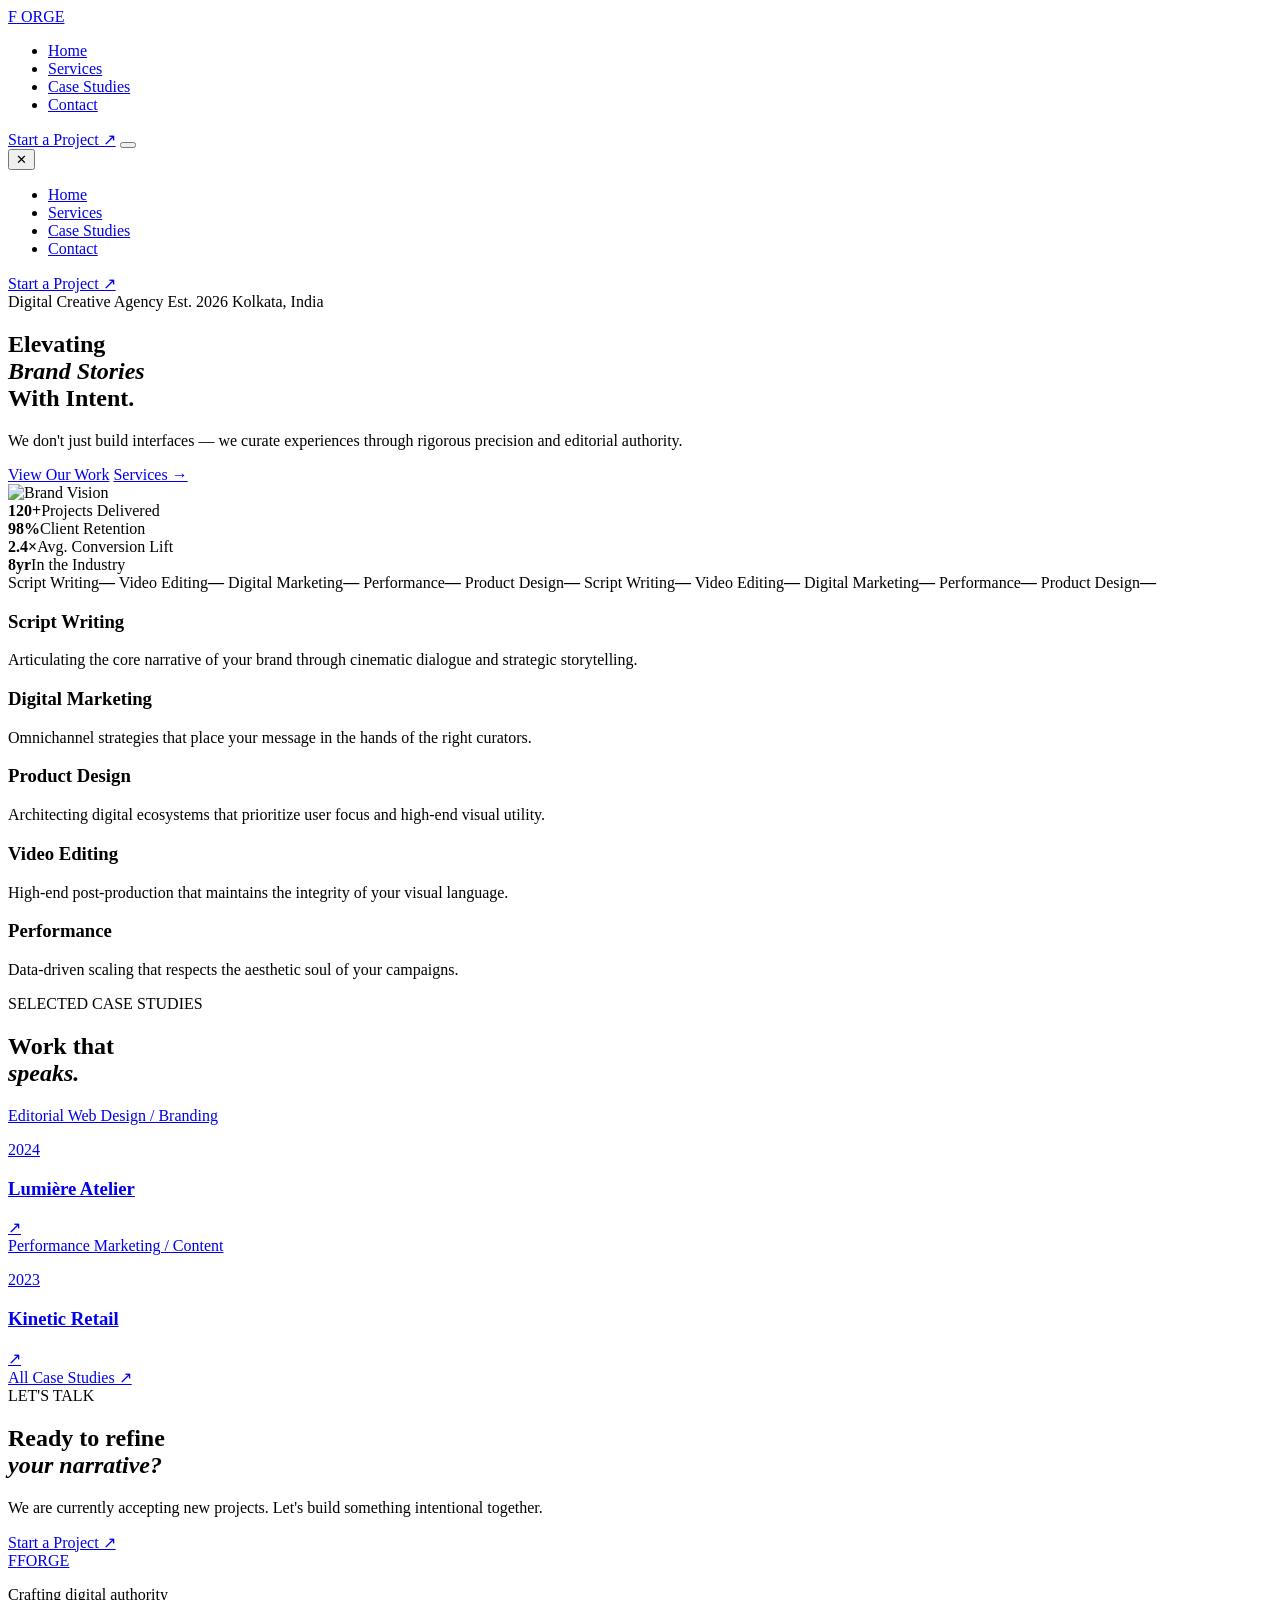
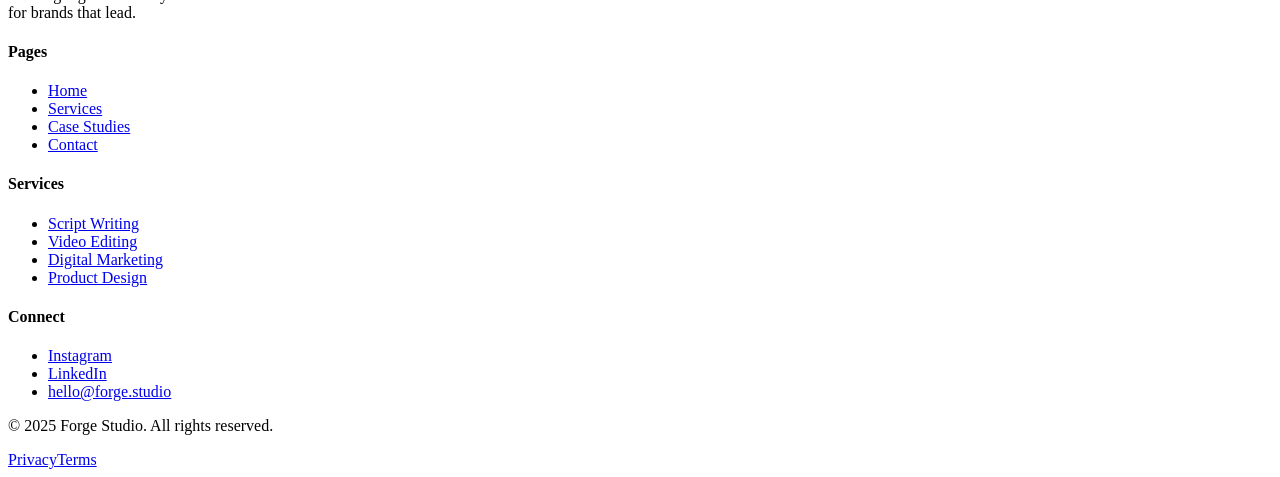
==== index.html @ ac516bef "Add files via upload" ====
<!DOCTYPE html>
<html lang="en">
<head>
  <meta charset="UTF-8" />
  <meta name="viewport" content="width=device-width, initial-scale=1.0" />
  <title>Forge Studio — Elevating Brand Stories</title>
  <link rel="preconnect" href="https://fonts.googleapis.com" />
  <link href="https://fonts.googleapis.com/css2?family=Space+Grotesk:wght@400;500;600;700&family=Lora:ital,wght@0,700;1,400;1,700&display=swap" rel="stylesheet" />
  <link rel="stylesheet" href="css/base.css" />
  <link rel="stylesheet" href="css/home.css" />
</head>
<body>

  <header class="nav" id="siteNav">
    <div class="nav-wrap">
      <a href="index.html" class="logo">
        <span class="logo-box">F</span>
        ORGE
      </a>
      <ul class="nav-menu" id="navMenu">
        <li><a href="index.html" class="nav-link is-active">Home</a></li>
        <li><a href="pages/services.html" class="nav-link">Services</a></li>
        <li><a href="pages/case-studies.html" class="nav-link">Case Studies</a></li>
        <li><a href="pages/contact.html" class="nav-link">Contact</a></li>
      </ul>
      <a href="pages/contact.html" class="nav-cta">Start a Project ↗</a>
      <button class="burger" id="burgerBtn" onclick="openMenu()" aria-label="Open menu">
        <span></span><span></span><span></span>
      </button>
    </div>

    <div class="mobile-panel" id="mobilePanel">
      <button class="mobile-close" onclick="closeMenu()">✕</button>
      <ul>
        <li><a href="index.html" onclick="closeMenu()">Home</a></li>
        <li><a href="pages/services.html" onclick="closeMenu()">Services</a></li>
        <li><a href="pages/case-studies.html" onclick="closeMenu()">Case Studies</a></li>
        <li><a href="pages/contact.html" onclick="closeMenu()">Contact</a></li>
      </ul>
      <a href="pages/contact.html" class="mobile-cta">Start a Project ↗</a>
    </div>
  </header>

  <section class="hero">
    <div class="hero-top-bar">
      <span>Digital Creative Agency</span>
      <span>Est. 2026</span>
      <span>Kolkata, India</span>
    </div>
    <div class="hero-body g-wrap">
      <div class="hero-headline-col">
        <h1 class="hero-title">
          Elevating<br/>
          <em>Brand Stories</em><br/>
          With&nbsp;Intent.
        </h1>
        <div class="hero-side-text">
          <p>We don't just build interfaces — we curate experiences through rigorous precision and editorial authority.</p>
          <div class="hero-actions">
            <a href="pages/case-studies.html" class="btn-fill">View Our Work</a>
            <a href="pages/services.html" class="btn-line">Services →</a>
          </div>
        </div>
      </div>
      <div class="hero-img-col">
        <div class="hero-img-stack">
          <div class="hero__img hero__img--main">
  <img src="images/hero-img.jpg" alt="Brand Vision">
          </div>
        </div>
      </div>
    </div>
    <div class="hero-stat-row">
      <div class="hero-stat"><strong>120+</strong><span>Projects Delivered</span></div>
      <div class="hero-stat-sep"></div>
      <div class="hero-stat"><strong>98%</strong><span>Client Retention</span></div>
      <div class="hero-stat-sep"></div>
      <div class="hero-stat"><strong>2.4×</strong><span>Avg. Conversion Lift</span></div>
      <div class="hero-stat-sep"></div>
      <div class="hero-stat"><strong>8yr</strong><span>In the Industry</span></div>
    </div>
  </section>

  <div class="marquee-strip">
    <div class="marquee-track">
      <span>Script Writing</span><b>—</b>
      <span>Video Editing</span><b>—</b>
      <span>Digital Marketing</span><b>—</b>
      <span>Performance</span><b>—</b>
      <span>Product Design</span><b>—</b>
      <span>Script Writing</span><b>—</b>
      <span>Video Editing</span><b>—</b>
      <span>Digital Marketing</span><b>—</b>
      <span>Performance</span><b>—</b>
      <span>Product Design</span><b>—</b>
    </div>
  </div>

  <div class="toolkit-grid">

  <div class="tk-card">
    <h3>Script Writing</h3>
    <p>Articulating the core narrative of your brand through cinematic dialogue and strategic storytelling.</p>
  </div>

  <div class="tk-card">
    <h3>Digital Marketing</h3>
    <p>Omnichannel strategies that place your message in the hands of the right curators.</p>
  </div>

  <div class="tk-card large">
    <h3>Product Design</h3>
    <p>Architecting digital ecosystems that prioritize user focus and high-end visual utility.</p>
  </div>

  <div class="tk-card">
    <h3>Video Editing</h3>
    <p>High-end post-production that maintains the integrity of your visual language.</p>
  </div>

  <div class="tk-card">
    <h3>Performance</h3>
    <p>Data-driven scaling that respects the aesthetic soul of your campaigns.</p>
  </div>

</div>

  <section class="selected-work pad-section bg-ink">
    <div class="g-wrap">
      <div class="section-label light">SELECTED CASE STUDIES</div>
      <h2 class="display-heading light">Work that<br/><em>speaks.</em></h2>
      <div class="work-grid">
        <a href="pages/case-studies.html" class="work-item work-item-large reveal">
          <div class="work-img swatch-amber">
            <span class="work-category">Editorial Web Design / Branding</span>
          </div>
          <div class="work-meta">
            <div>
              <p class="work-year">2024</p>
              <h3>Lumière Atelier</h3>
            </div>
            <span class="work-arrow">↗</span>
          </div>
        </a>
        <a href="pages/case-studies.html" class="work-item reveal">
          <div class="work-img swatch-clay">
            <span class="work-category">Performance Marketing / Content</span>
          </div>
          <div class="work-meta">
            <div>
              <p class="work-year">2023</p>
              <h3>Kinetic Retail</h3>
            </div>
            <span class="work-arrow">↗</span>
          </div>
        </a>
      </div>
      <div class="work-footer">
        <a href="pages/case-studies.html" class="btn-fill btn-fill-light">All Case Studies ↗</a>
      </div>
    </div>
  </section>

  <section class="home-cta">
    <div class="g-wrap home-cta-inner">
      <div class="home-cta-text">
        <div class="section-label">LET'S TALK</div>
        <h2 class="display-heading">Ready to refine<br/><em>your narrative?</em></h2>
      </div>
      <div class="home-cta-action">
        <p>We are currently accepting new projects. Let's build something intentional together.</p>
        <a href="pages/contact.html" class="btn-fill">Start a Project ↗</a>
      </div>
    </div>
  </section>

  <footer class="footer">
    <div class="g-wrap footer-inner">
      <div class="footer-brand">
        <a href="index.html" class="logo logo-light">
          <span class="logo-box logo-box-light">F</span>FORGE
        </a>
        <p>Crafting digital authority<br/>for brands that lead.</p>
      </div>
      <div class="footer-nav">
        <div class="footer-col">
          <h4>Pages</h4>
          <ul>
            <li><a href="index.html">Home</a></li>
            <li><a href="pages/services.html">Services</a></li>
            <li><a href="pages/case-studies.html">Case Studies</a></li>
            <li><a href="pages/contact.html">Contact</a></li>
          </ul>
        </div>
        <div class="footer-col">
          <h4>Services</h4>
          <ul>
            <li><a href="pages/services.html">Script Writing</a></li>
            <li><a href="pages/services.html">Video Editing</a></li>
            <li><a href="pages/services.html">Digital Marketing</a></li>
            <li><a href="pages/services.html">Product Design</a></li>
          </ul>
        </div>
        <div class="footer-col">
          <h4>Connect</h4>
          <ul>
            <li><a href="#">Instagram</a></li>
            <li><a href="#">LinkedIn</a></li>
            <li><a href="pages/contact.html">hello@forge.studio</a></li>
          </ul>
        </div>
      </div>
    </div>
    <div class="footer-bar g-wrap">
      <p>© 2025 Forge Studio. All rights reserved.</p>
      <div><a href="#">Privacy</a><a href="#">Terms</a></div>
    </div>
  </footer>

  <script src="js/app.js"></script>
</body>
</html>
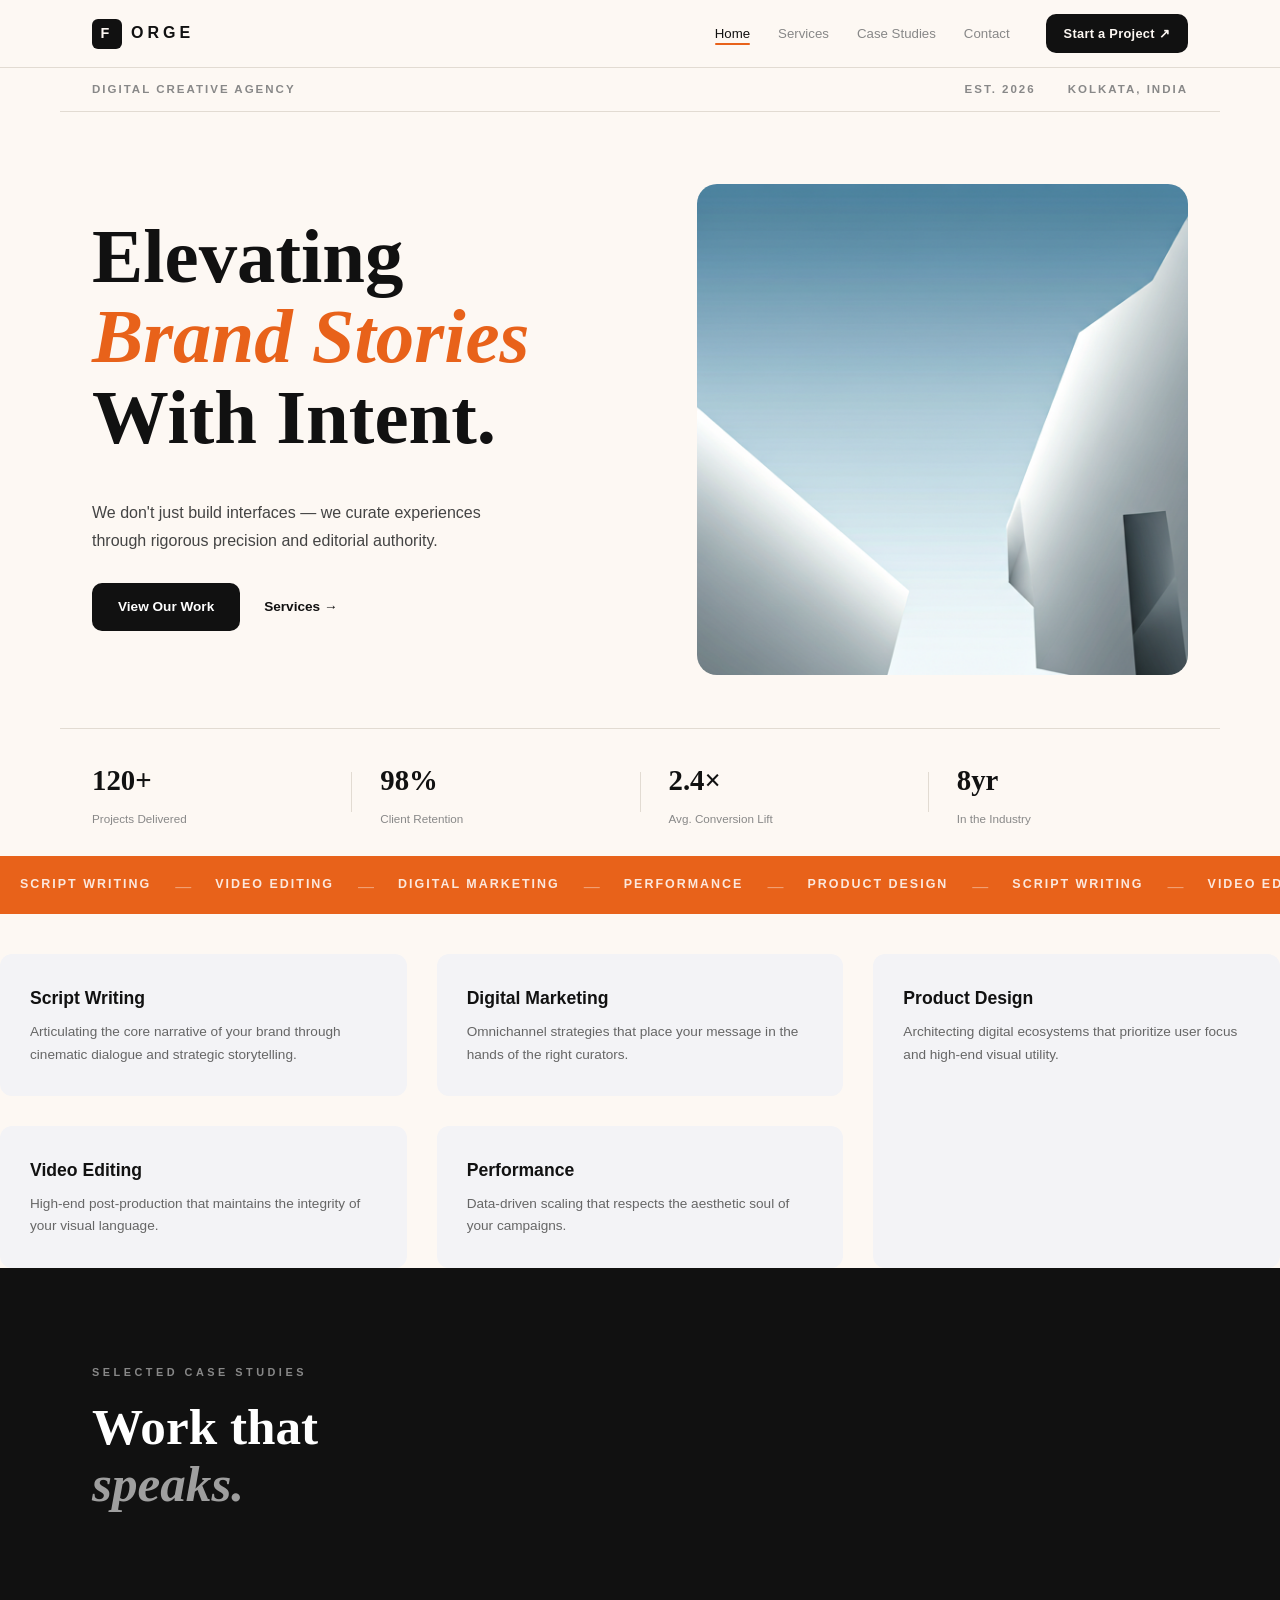
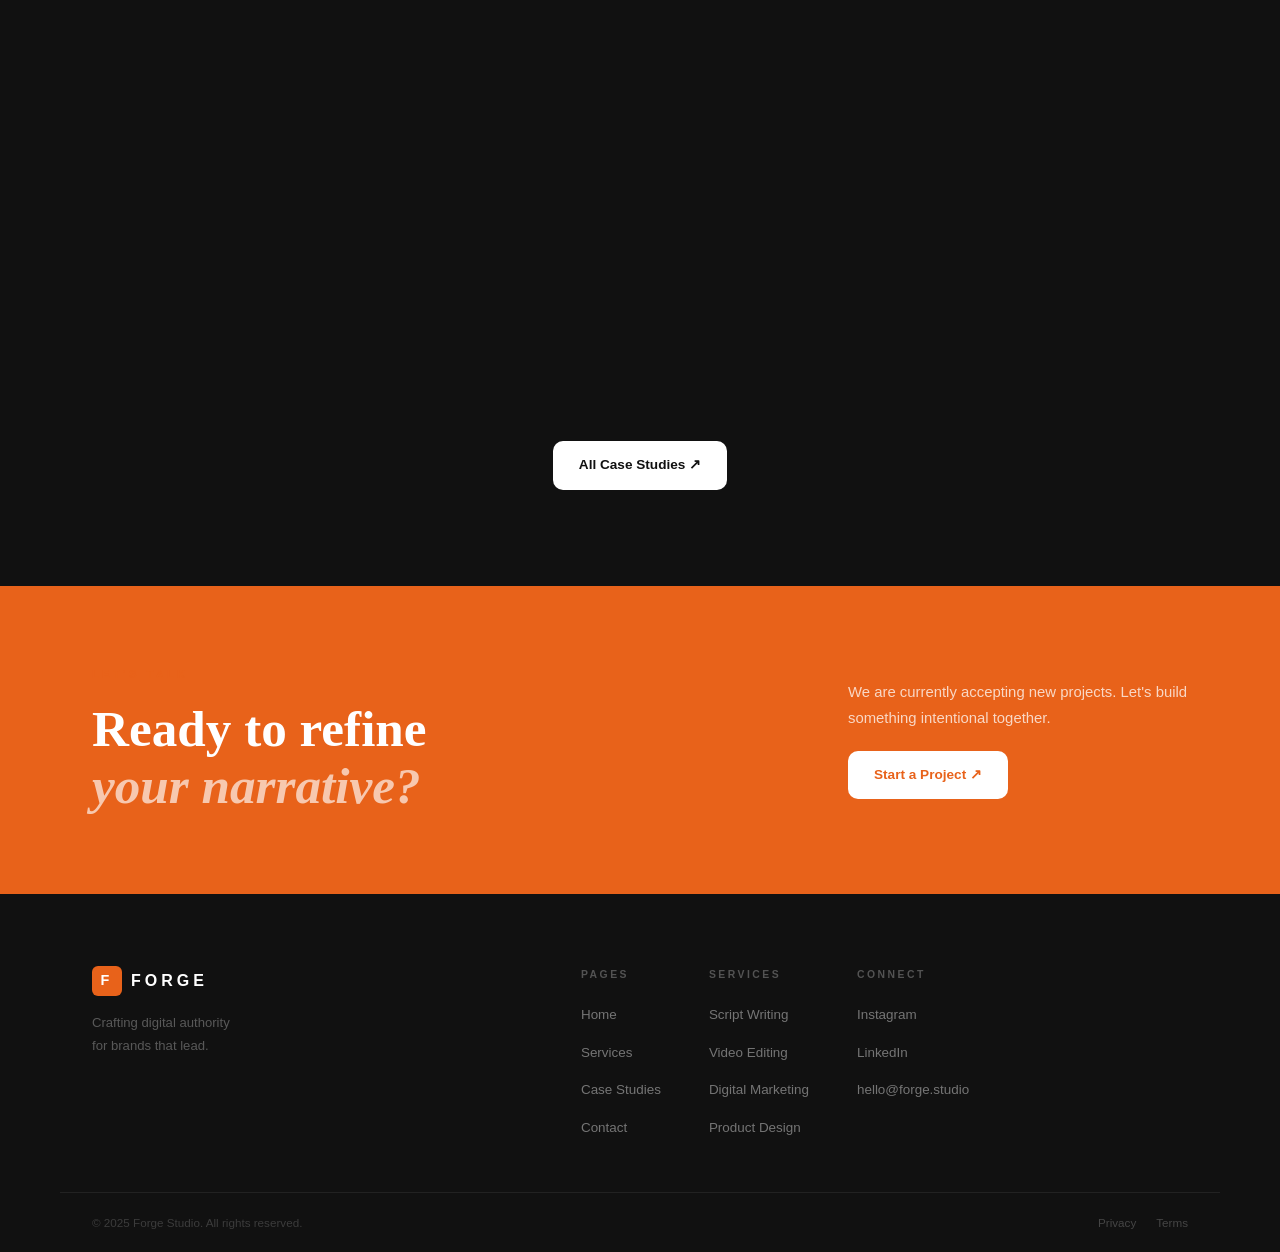
==== commit 8ceb2643: "Add files via upload" ====
--- a/index.html
+++ b/index.html
@@ -6,8 +6,8 @@
   <title>Forge Studio — Elevating Brand Stories</title>
   <link rel="preconnect" href="https://fonts.googleapis.com" />
   <link href="https://fonts.googleapis.com/css2?family=Space+Grotesk:wght@400;500;600;700&family=Lora:ital,wght@0,700;1,400;1,700&display=swap" rel="stylesheet" />
-  <link rel="stylesheet" href="css/base.css" />
-  <link rel="stylesheet" href="css/home.css" />
+  <link rel="stylesheet" href="/css/base.css" />
+  <link rel="stylesheet" href="/css/home.css" />
 </head>
 <body>
 
@@ -217,6 +217,6 @@
     </div>
   </footer>
 
-  <script src="js/app.js"></script>
+  <script src="/js/app.js"></script>
 </body>
 </html>
--- a/css/base.css
+++ b/css/base.css
@@ -0,0 +1,376 @@
+:root {
+  --cream:       #fdf8f3;
+  --cream-dark:  #f0e9df;
+  --ink:         #111111;
+  --ink-mid:     #444444;
+  --ink-soft:    #888888;
+  --amber:       #e8621a;
+  --amber-light: #fdf0e8;
+  --white:       #ffffff;
+  --border:      #e2dbd2;
+
+  --sw-ink:    #1c1c2e;
+  --sw-amber:  #c06020;
+  --sw-clay:   #7a4a3a;
+  --sw-forest: #2a4a3a;
+
+  --nav-h: 68px;
+  --r:     10px;
+  --r-lg:  18px;
+  --sh:    0 2px 20px rgba(0,0,0,0.06);
+  --sh-lg: 0 10px 48px rgba(0,0,0,0.12);
+
+  --sans:  'Space Grotesk', sans-serif;
+  --serif: 'Lora', Georgia, serif;
+  --ease:  cubic-bezier(0.22, 1, 0.36, 1);
+}
+
+*, *::before, *::after { box-sizing: border-box; margin: 0; padding: 0; }
+html { font-size: 16px; scroll-behavior: smooth; }
+body {
+  font-family: var(--sans);
+  background: var(--cream);
+  color: var(--ink);
+  line-height: 1.65;
+  overflow-x: hidden;
+}
+a    { text-decoration: none; color: inherit; }
+ul   { list-style: none; }
+img  { display: block; max-width: 100%; }
+button { font-family: inherit; cursor: pointer; background: none; border: none; }
+
+.g-wrap {
+  max-width: 1160px;
+  margin: 0 auto;
+  padding: 0 32px;
+}
+.pad-section  { padding: 96px 0; }
+.bg-ink       { background: var(--ink); }
+.bg-cream-dark{ background: var(--cream-dark); }
+
+.section-label {
+  font-size: 0.68rem;
+  font-weight: 700;
+  letter-spacing: 3.5px;
+  text-transform: uppercase;
+  color: var(--amber);
+  display: block;
+  margin-bottom: 16px;
+}
+.section-label.light { color: rgba(255,255,255,0.5); }
+
+.display-heading {
+  font-family: var(--serif);
+  font-size: clamp(2.2rem, 4vw, 3.4rem);
+  font-weight: 700;
+  line-height: 1.12;
+  color: var(--ink);
+}
+.display-heading em  { font-style: italic; color: var(--amber); }
+.display-heading.light { color: var(--white); }
+.display-heading.light em { color: rgba(255,255,255,0.6); }
+
+.btn-fill {
+  display: inline-flex;
+  align-items: center;
+  background: var(--ink);
+  color: var(--white);
+  font-family: var(--sans);
+  font-size: 0.85rem;
+  font-weight: 600;
+  padding: 13px 26px;
+  border-radius: var(--r);
+  transition: background 0.22s var(--ease), transform 0.22s var(--ease), box-shadow 0.22s;
+  border: none;
+  cursor: pointer;
+}
+.btn-fill:hover {
+  background: var(--amber);
+  transform: translateY(-2px);
+  box-shadow: 0 6px 20px rgba(232,98,26,0.3);
+}
+.btn-fill-light {
+  background: var(--white);
+  color: var(--ink);
+}
+.btn-fill-light:hover {
+  background: var(--amber-light);
+  color: var(--amber);
+  box-shadow: none;
+}
+.btn-line {
+  display: inline-flex;
+  align-items: center;
+  background: transparent;
+  color: var(--ink);
+  font-family: var(--sans);
+  font-size: 0.85rem;
+  font-weight: 600;
+  padding: 13px 0;
+  border: none;
+  cursor: pointer;
+  transition: color 0.2s;
+}
+.btn-line:hover { color: var(--amber); }
+
+.swatch-ink, .swatch-amber, .swatch-clay, .swatch-forest {
+  border-radius: var(--r-lg);
+  display: flex;
+  align-items: center;
+  justify-content: center;
+  font-size: 0.8rem;
+  font-weight: 500;
+  color: rgba(255,255,255,0.35);
+  overflow: hidden;
+  position: relative;
+}
+.swatch-ink    { background: var(--sw-ink); }
+.swatch-amber  { background: var(--sw-amber); }
+.swatch-clay   { background: var(--sw-clay); }
+.swatch-forest { background: var(--sw-forest); }
+
+.nav {
+  position: fixed;
+  top: 0; left: 0; right: 0;
+  height: var(--nav-h);
+  z-index: 999;
+  background: rgba(253,248,243,0.95);
+  backdrop-filter: blur(16px);
+  border-bottom: 1px solid var(--border);
+  transition: box-shadow 0.3s;
+}
+.nav.scrolled { box-shadow: var(--sh); }
+.nav-wrap {
+  max-width: 1160px;
+  margin: 0 auto;
+  padding: 0 32px;
+  height: 100%;
+  display: flex;
+  align-items: center;
+  gap: 28px;
+}
+
+.logo {
+  display: flex;
+  align-items: center;
+  gap: 9px;
+  font-family: var(--sans);
+  font-size: 1rem;
+  font-weight: 700;
+  letter-spacing: 4px;
+  color: var(--ink);
+  flex-shrink: 0;
+}
+.logo-box {
+  width: 30px; height: 30px;
+  background: var(--ink);
+  color: var(--cream);
+  display: flex;
+  align-items: center;
+  justify-content: center;
+  font-size: 0.9rem;
+  font-weight: 700;
+  border-radius: 6px;
+  flex-shrink: 0;
+}
+.logo-light { color: var(--white); }
+.logo-box-light { background: var(--amber); color: var(--white); }
+
+.nav-menu {
+  display: flex;
+  gap: 28px;
+  margin-left: auto;
+}
+.nav-link {
+  font-size: 0.83rem;
+  font-weight: 500;
+  color: var(--ink-soft);
+  transition: color 0.2s;
+  position: relative;
+}
+.nav-link::after {
+  content: '';
+  position: absolute;
+  bottom: -4px; left: 0;
+  width: 0; height: 2px;
+  background: var(--amber);
+  transition: width 0.25s var(--ease);
+  border-radius: 2px;
+}
+.nav-link:hover,
+.nav-link.is-active { color: var(--ink); }
+.nav-link:hover::after,
+.nav-link.is-active::after { width: 100%; }
+
+.nav-cta {
+  font-size: 0.8rem;
+  font-weight: 700;
+  color: var(--cream);
+  background: var(--ink);
+  padding: 9px 18px;
+  border-radius: var(--r);
+  white-space: nowrap;
+  letter-spacing: 0.3px;
+  transition: background 0.2s, transform 0.2s;
+  margin-left: 8px;
+}
+.nav-cta:hover { background: var(--amber); transform: translateY(-1px); }
+
+.burger {
+  display: none;
+  flex-direction: column;
+  gap: 5px;
+  padding: 5px;
+  margin-left: auto;
+}
+.burger span {
+  display: block;
+  width: 22px; height: 2px;
+  background: var(--ink);
+  border-radius: 2px;
+  transition: 0.2s;
+}
+
+.mobile-panel {
+  display: none;
+  position: fixed;
+  inset: 0;
+  background: var(--cream);
+  z-index: 998;
+  flex-direction: column;
+  padding: 40px 32px;
+  gap: 8px;
+}
+.mobile-panel.open { display: flex; }
+.mobile-close {
+  align-self: flex-end;
+  font-size: 1.4rem;
+  color: var(--ink-soft);
+  margin-bottom: 24px;
+}
+.mobile-panel ul { display: flex; flex-direction: column; gap: 4px; flex: 1; }
+.mobile-panel li a {
+  display: block;
+  font-family: var(--serif);
+  font-size: 1.8rem;
+  font-style: italic;
+  font-weight: 700;
+  color: var(--ink);
+  padding: 10px 0;
+  border-bottom: 1px solid var(--border);
+  transition: color 0.2s, padding-left 0.2s;
+}
+.mobile-panel li a:hover { color: var(--amber); padding-left: 8px; }
+.mobile-cta {
+  display: block;
+  text-align: center;
+  background: var(--ink);
+  color: var(--white);
+  font-weight: 700;
+  font-size: 0.9rem;
+  padding: 16px;
+  border-radius: var(--r);
+  margin-top: 24px;
+  transition: background 0.2s;
+}
+.mobile-cta:hover { background: var(--amber); }
+
+.page-banner {
+  padding: calc(var(--nav-h) + 80px) 0 72px;
+}
+.page-banner-title {
+  font-family: var(--serif);
+  font-size: clamp(2.4rem, 5vw, 4rem);
+  font-weight: 700;
+  line-height: 1.1;
+  color: var(--white);
+  margin-bottom: 20px;
+  max-width: 740px;
+}
+.page-banner-title em { font-style: italic; color: rgba(255,255,255,0.55); }
+.page-banner-sub {
+  font-size: 1rem;
+  color: rgba(255,255,255,0.55);
+  max-width: 580px;
+  line-height: 1.75;
+}
+.dark-title { color: var(--ink); }
+.dark-title em { color: var(--amber); }
+.dark-sub { color: var(--ink-mid); }
+
+.home-cta { background: var(--amber); padding: 80px 0; }
+.home-cta-inner {
+  display: flex;
+  align-items: center;
+  justify-content: space-between;
+  gap: 40px;
+  flex-wrap: wrap;
+}
+.home-cta .display-heading { color: var(--white); }
+.home-cta .display-heading em { color: rgba(255,255,255,0.65); font-style: italic; }
+.home-cta-action p {
+  font-size: 0.93rem;
+  color: rgba(255,255,255,0.75);
+  margin-bottom: 20px;
+  max-width: 340px;
+  line-height: 1.7;
+}
+.home-cta .btn-fill {
+  background: var(--white);
+  color: var(--amber);
+}
+.home-cta .btn-fill:hover {
+  background: var(--ink);
+  color: var(--white);
+  box-shadow: none;
+}
+.home-cta .btn-line { color: rgba(255,255,255,0.8); }
+.home-cta .btn-line:hover { color: var(--white); }
+
+.footer { background: var(--ink); padding-top: 72px; }
+.footer-inner {
+  display: grid;
+  grid-template-columns: 1.4fr 2fr;
+  gap: 64px;
+  padding-bottom: 52px;
+  border-bottom: 1px solid rgba(255,255,255,0.07);
+}
+.footer-brand p { font-size: 0.82rem; color: rgba(255,255,255,0.3); margin-top: 16px; line-height: 1.7; }
+.footer-nav { display: flex; gap: 48px; }
+.footer-col h4 { font-size: 0.65rem; font-weight: 700; letter-spacing: 2.5px; text-transform: uppercase; color: rgba(255,255,255,0.28); margin-bottom: 18px; }
+.footer-col ul { display: flex; flex-direction: column; gap: 11px; }
+.footer-col a { font-size: 0.84rem; color: rgba(255,255,255,0.42); transition: color 0.2s; }
+.footer-col a:hover { color: var(--white); }
+.footer-bar {
+  display: flex;
+  justify-content: space-between;
+  align-items: center;
+  padding: 20px 32px;
+}
+.footer-bar p { font-size: 0.73rem; color: rgba(255,255,255,0.18); }
+.footer-bar div { display: flex; gap: 20px; }
+.footer-bar a { font-size: 0.73rem; color: rgba(255,255,255,0.22); transition: color 0.2s; }
+.footer-bar a:hover { color: rgba(255,255,255,0.55); }
+
+.reveal {
+  opacity: 0;
+  transform: translateY(30px);
+  transition: opacity 0.6s var(--ease), transform 0.6s var(--ease);
+}
+.reveal.visible { opacity: 1; transform: translateY(0); }
+
+.hidden { display: none !important; }
+
+@media (max-width: 880px) {
+  .nav-menu, .nav-cta { display: none; }
+  .burger { display: flex; }
+  .footer-inner { grid-template-columns: 1fr; gap: 36px; }
+  .footer-nav { flex-wrap: wrap; gap: 32px; }
+}
+@media (max-width: 560px) {
+  .g-wrap { padding: 0 20px; }
+  .pad-section { padding: 64px 0; }
+  .home-cta { padding: 56px 0; }
+  .home-cta-inner { flex-direction: column; align-items: flex-start; gap: 24px; }
+  .footer-bar { padding: 20px; flex-direction: column; gap: 8px; text-align: center; }
+}
--- a/css/home.css
+++ b/css/home.css
@@ -0,0 +1,309 @@
+.hero {
+  padding-top: var(--nav-h);
+  background: var(--cream);
+}
+.hero-top-bar {
+  display: flex;
+  gap: 32px;
+  align-items: center;
+  padding: 12px 32px;
+  max-width: 1160px;
+  margin: 0 auto;
+  border-bottom: 1px solid var(--border);
+  font-size: 0.72rem;
+  font-weight: 600;
+  letter-spacing: 2px;
+  text-transform: uppercase;
+  color: var(--ink-soft);
+}
+.hero-top-bar span:first-child { margin-right: auto; }
+
+.hero-body {
+  display: grid;
+  grid-template-columns: 1.1fr 1fr;
+  gap: 64px;
+  align-items: center;
+  padding-top: 72px;
+  padding-bottom: 64px;
+}
+
+.hero-headline-col { display: flex; flex-direction: column; gap: 40px; }
+.hero-title {
+  font-family: var(--serif);
+  font-size: clamp(3rem, 6vw, 5.2rem);
+  font-weight: 700;
+  line-height: 1.05;
+  color: var(--ink);
+}
+.hero-title em { font-style: italic; color: var(--amber); }
+.hero-side-text p {
+  font-size: 1rem;
+  color: var(--ink-mid);
+  line-height: 1.75;
+  max-width: 420px;
+  margin-bottom: 28px;
+}
+.hero-actions { display: flex; align-items: center; gap: 24px; flex-wrap: wrap; }
+
+.hero-img-stack {
+  position: relative;
+  height: 480px;
+}
+.hero-img {
+  position: absolute;
+  border-radius: var(--r-lg);
+  display: flex;
+  align-items: flex-end;
+  padding: 16px;
+  font-size: 0.75rem;
+  font-weight: 500;
+  color: rgba(255,255,255,0.4);
+}
+.hero-img-a {
+  width: 72%;
+  height: 85%;
+  top: 0; right: 0;
+}
+.hero-img-b {
+  width: 46%;
+  height: 44%;
+  bottom: 0; left: 0;
+  z-index: 2;
+}
+.hero-img-c {
+  width: 34%;
+  height: 28%;
+  top: 40%; right: -5%;
+  z-index: 3;
+}
+
+.hero-stat-row {
+  display: flex;
+  align-items: center;
+  border-top: 1px solid var(--border);
+  max-width: 1160px;
+  margin: 0 auto;
+  padding: 0 32px;
+}
+.hero-stat {
+  flex: 1;
+  padding: 28px 0;
+  display: flex;
+  flex-direction: column;
+  gap: 4px;
+}
+.hero-stat strong {
+  font-family: var(--serif);
+  font-size: 1.8rem;
+  font-weight: 700;
+  color: var(--ink);
+}
+.hero-stat span { font-size: 0.73rem; color: var(--ink-soft); font-weight: 500; }
+.hero-stat-sep {
+  width: 1px;
+  height: 40px;
+  background: var(--border);
+  flex-shrink: 0;
+  margin: 0 28px;
+}
+
+.marquee-strip {
+  overflow: hidden;
+  background: var(--amber);
+  padding: 14px 0;
+}
+.marquee-track {
+  display: inline-flex;
+  white-space: nowrap;
+  animation: marqueeScroll 22s linear infinite;
+}
+.marquee-track span {
+  font-size: 0.78rem;
+  font-weight: 700;
+  letter-spacing: 2px;
+  text-transform: uppercase;
+  color: rgba(255,255,255,0.85);
+  padding: 0 20px;
+}
+.marquee-track b {
+  color: rgba(255,255,255,0.4);
+  font-weight: 400;
+  padding: 0 4px;
+}
+@keyframes marqueeScroll {
+  0%   { transform: translateX(0); }
+  100% { transform: translateX(-50%); }
+}
+
+.toolkit-head {
+  display: flex;
+  align-items: flex-start;
+  justify-content: space-between;
+  gap: 40px;
+  margin-bottom: 48px;
+  flex-wrap: wrap;
+}
+.toolkit-sub {
+  font-size: 0.95rem;
+  color: var(--ink-mid);
+  max-width: 380px;
+  line-height: 1.75;
+  padding-top: 8px;
+}
+
+.toolkit-list {
+  border-top: 2px solid var(--ink);
+}
+.tk-item {
+  display: flex;
+  align-items: center;
+  gap: 32px;
+  padding: 28px 0;
+  border-bottom: 1px solid var(--border);
+  cursor: default;
+  transition: background 0.2s;
+}
+.tk-item:hover { background: var(--amber-light); padding-left: 12px; border-radius: var(--r); }
+.tk-number {
+  font-family: var(--serif);
+  font-size: 1rem;
+  font-weight: 700;
+  color: var(--border);
+  width: 36px;
+  flex-shrink: 0;
+}
+.tk-body { flex: 1; }
+.tk-body h3 {
+  font-family: var(--serif);
+  font-size: 1.2rem;
+  font-weight: 700;
+  margin-bottom: 4px;
+}
+.tk-body p { font-size: 0.85rem; color: var(--ink-mid); line-height: 1.6; }
+.tk-arrow {
+  font-size: 1.1rem;
+  color: var(--border);
+  flex-shrink: 0;
+  transition: color 0.2s, transform 0.2s;
+}
+.tk-item:hover .tk-arrow { color: var(--amber); transform: translateX(4px); }
+
+.toolkit-footer { margin-top: 40px; }
+
+.selected-work { padding: 96px 0; }
+.selected-work .display-heading { margin-bottom: 48px; }
+
+.work-grid {
+  display: grid;
+  grid-template-columns: 1.6fr 1fr;
+  gap: 20px;
+}
+.work-item {
+  border-radius: var(--r-lg);
+  overflow: hidden;
+  background: rgba(255,255,255,0.05);
+  border: 1px solid rgba(255,255,255,0.08);
+  display: flex;
+  flex-direction: column;
+  transition: transform 0.25s var(--ease), box-shadow 0.25s;
+  cursor: pointer;
+}
+.work-item:hover { transform: translateY(-5px); box-shadow: 0 20px 60px rgba(0,0,0,0.35); }
+.work-img {
+  height: 260px;
+  display: flex;
+  align-items: flex-start;
+  padding: 18px;
+  position: relative;
+}
+.work-item-large .work-img { height: 340px; }
+.work-category {
+  font-size: 0.68rem;
+  font-weight: 700;
+  letter-spacing: 1px;
+  text-transform: uppercase;
+  color: rgba(255,255,255,0.7);
+  background: rgba(0,0,0,0.3);
+  backdrop-filter: blur(6px);
+  padding: 5px 12px;
+  border-radius: 20px;
+}
+.work-meta {
+  display: flex;
+  align-items: center;
+  justify-content: space-between;
+  padding: 20px 22px 24px;
+}
+.work-year { font-size: 0.72rem; color: rgba(255,255,255,0.3); margin-bottom: 4px; }
+.work-meta h3 { font-family: var(--serif); font-size: 1.2rem; font-weight: 700; color: var(--white); }
+.work-arrow { font-size: 1.3rem; color: rgba(255,255,255,0.3); transition: color 0.2s; }
+.work-item:hover .work-arrow { color: var(--amber); }
+
+.work-footer { margin-top: 40px; text-align: center; }
+
+@media (max-width: 960px) {
+  .hero-body { grid-template-columns: 1fr; gap: 40px; padding-top: 48px; }
+  .hero-img-stack { height: 320px; }
+  .work-grid { grid-template-columns: 1fr; }
+  .toolkit-head { flex-direction: column; gap: 16px; }
+}
+@media (max-width: 640px) {
+  .hero-top-bar { display: none; }
+  .hero-img-stack { display: none; }
+  .hero-title { font-size: 2.8rem; }
+  .hero-stat-row { flex-wrap: wrap; gap: 0; padding: 0 20px; }
+  .hero-stat { min-width: 40%; padding: 20px 0; }
+  .hero-stat-sep { display: none; }
+}
+
+.hero__img img {
+  width: 100%;
+  height: 100%;
+  object-fit: cover;
+  border-radius: 20px;
+}
+
+.toolkit-grid {
+  display: grid;
+  grid-template-columns: repeat(3, 1fr);
+  gap: 30px;
+  margin-top: 40px;
+}
+
+.tk-card {
+  background: #f3f3f6;
+  padding: 30px;
+  border-radius: 12px;
+  min-height: 140px;
+  transition: 0.3s ease;
+}
+
+.tk-card:hover {
+  transform: translateY(-5px);
+}
+
+.tk-card h3 {
+  font-size: 1.1rem;
+  margin-bottom: 8px;
+}
+
+.tk-card p {
+  font-size: 0.85rem;
+  color: #666;
+}
+
+.tk-card.large {
+  grid-row: span 2;
+}
+
+@media (max-width: 900px) {
+  .toolkit-grid {
+    grid-template-columns: repeat(2, 1fr);
+  }
+}
+
+@media (max-width: 500px) {
+  .toolkit-grid {
+    grid-template-columns: 1fr;
+  }
+}
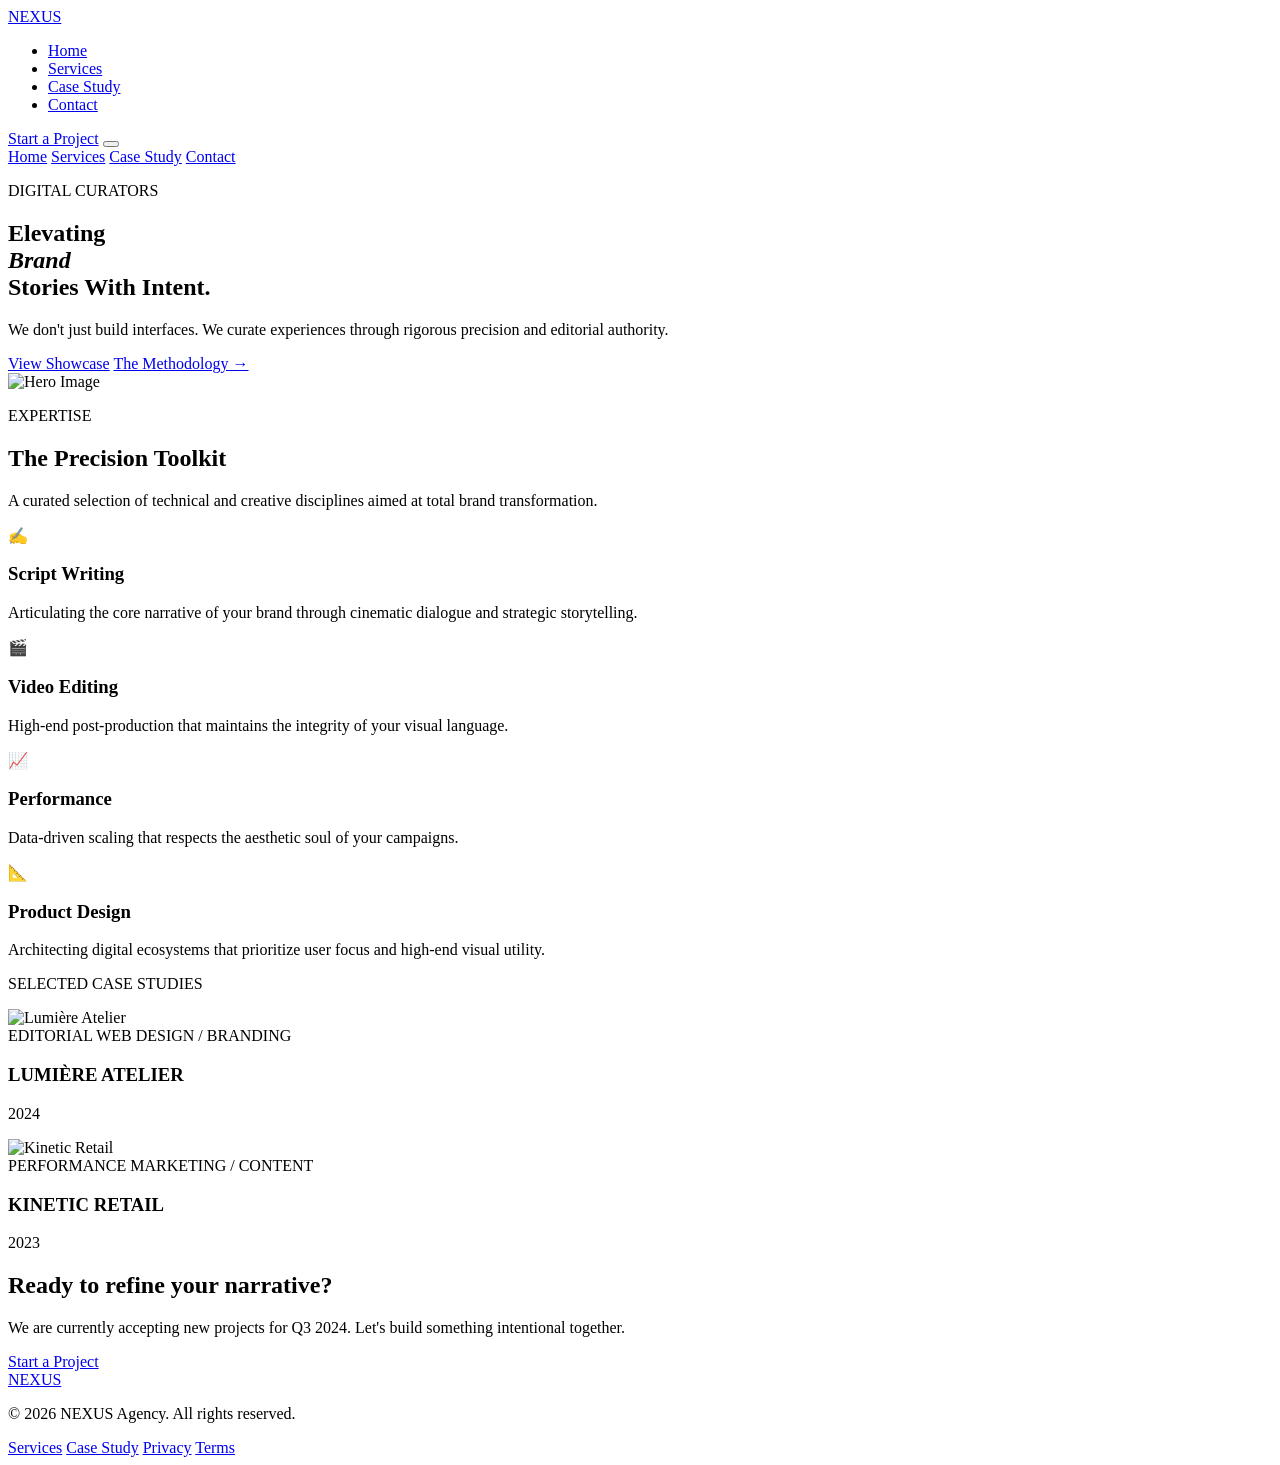
==== commit 2f3cafac: "Add files via upload" ====
--- a/index.html
+++ b/index.html
@@ -1,222 +1,150 @@
 <!DOCTYPE html>
 <html lang="en">
 <head>
-  <meta charset="UTF-8" />
-  <meta name="viewport" content="width=device-width, initial-scale=1.0" />
-  <title>Forge Studio — Elevating Brand Stories</title>
-  <link rel="preconnect" href="https://fonts.googleapis.com" />
-  <link href="https://fonts.googleapis.com/css2?family=Space+Grotesk:wght@400;500;600;700&family=Lora:ital,wght@0,700;1,400;1,700&display=swap" rel="stylesheet" />
-  <link rel="stylesheet" href="/css/base.css" />
-  <link rel="stylesheet" href="/css/home.css" />
+  <meta charset="UTF-8"/>
+  <meta name="viewport" content="width=device-width, initial-scale=1.0"/>
+  <title>NEXUS — Elevating Brand Stories</title>
+  <link rel="preconnect" href="https://fonts.googleapis.com"/>
+  <link href="https://fonts.googleapis.com/css2?family=Cormorant+Garamond:ital,wght@0,400;0,600;0,700;1,400;1,700&family=DM+Sans:wght@300;400;500;600&display=swap" rel="stylesheet"/>
+  <link rel="stylesheet" href="css/style.css"/>
 </head>
 <body>
 
-  <header class="nav" id="siteNav">
+  <nav class="navbar" id="navbar">
     <div class="nav-wrap">
-      <a href="index.html" class="logo">
-        <span class="logo-box">F</span>
-        ORGE
-      </a>
-      <ul class="nav-menu" id="navMenu">
-        <li><a href="index.html" class="nav-link is-active">Home</a></li>
-        <li><a href="pages/services.html" class="nav-link">Services</a></li>
-        <li><a href="pages/case-studies.html" class="nav-link">Case Studies</a></li>
-        <li><a href="pages/contact.html" class="nav-link">Contact</a></li>
+      <a href="index.html" class="logo">NEXUS</a>
+      <ul class="nav-links" id="navLinks">
+        <li><a href="index.html" class="active">Home</a></li>
+        <li><a href="pages/services.html">Services</a></li>
+        <li><a href="pages/case-study.html">Case Study</a></li>
+        <li><a href="pages/contact.html">Contact</a></li>
       </ul>
-      <a href="pages/contact.html" class="nav-cta">Start a Project ↗</a>
-      <button class="burger" id="burgerBtn" onclick="openMenu()" aria-label="Open menu">
+      <a href="pages/contact.html" class="btn-nav">Start a Project</a>
+      <button class="burger" id="burger" onclick="toggleNav()">
         <span></span><span></span><span></span>
       </button>
     </div>
-
-    <div class="mobile-panel" id="mobilePanel">
-      <button class="mobile-close" onclick="closeMenu()">✕</button>
-      <ul>
-        <li><a href="index.html" onclick="closeMenu()">Home</a></li>
-        <li><a href="pages/services.html" onclick="closeMenu()">Services</a></li>
-        <li><a href="pages/case-studies.html" onclick="closeMenu()">Case Studies</a></li>
-        <li><a href="pages/contact.html" onclick="closeMenu()">Contact</a></li>
-      </ul>
-      <a href="pages/contact.html" class="mobile-cta">Start a Project ↗</a>
+    <div class="mobile-nav" id="mobileNav">
+      <a href="index.html" onclick="toggleNav()">Home</a>
+      <a href="pages/services.html" onclick="toggleNav()">Services</a>
+      <a href="pages/case-study.html" onclick="toggleNav()">Case Study</a>
+      <a href="pages/contact.html" onclick="toggleNav()">Contact</a>
     </div>
-  </header>
+  </nav>
 
   <section class="hero">
-    <div class="hero-top-bar">
-      <span>Digital Creative Agency</span>
-      <span>Est. 2026</span>
-      <span>Kolkata, India</span>
-    </div>
-    <div class="hero-body g-wrap">
-      <div class="hero-headline-col">
+    <div class="container hero-grid">
+      <div class="hero-left">
+        <p class="label">DIGITAL CURATORS</p>
         <h1 class="hero-title">
           Elevating<br/>
-          <em>Brand Stories</em><br/>
-          With&nbsp;Intent.
+          <em>Brand</em><br/>
+          Stories With Intent.
         </h1>
-        <div class="hero-side-text">
-          <p>We don't just build interfaces — we curate experiences through rigorous precision and editorial authority.</p>
-          <div class="hero-actions">
-            <a href="pages/case-studies.html" class="btn-fill">View Our Work</a>
-            <a href="pages/services.html" class="btn-line">Services →</a>
+        <p class="hero-sub">We don't just build interfaces. We curate experiences through rigorous precision and editorial authority.</p>
+        <div class="hero-btns">
+          <a href="pages/case-study.html" class="btn-primary">View Showcase</a>
+          <a href="pages/services.html" class="btn-text">The Methodology →</a>
+        </div>
+      </div>
+      <div class="hero-right">
+        <div class="hero-img-single">
+        <img src="images/hero.png" alt="Hero Image">
+        </div>
+      </div>
+    </div>
+  </section>
+
+ <section class="toolkit">
+  <div class="container">
+
+    <p class="label">EXPERTISE</p>
+    <h2 class="section-title">The Precision Toolkit</h2>
+    <p class="section-sub">
+      A curated selection of technical and creative disciplines aimed at total brand transformation.
+    </p>
+
+    <div class="toolkit-grid">
+
+      <div class="toolkit-card">
+        <div class="icon">✍️</div>
+        <h3>Script Writing</h3>
+        <p>Articulating the core narrative of your brand through cinematic dialogue and strategic storytelling.</p>
+      </div>
+
+      <div class="toolkit-card">
+        <div class="icon">🎬</div>
+        <h3>Video Editing</h3>
+        <p>High-end post-production that maintains the integrity of your visual language.</p>
+      </div>
+
+      <div class="toolkit-card">
+        <div class="icon">📈</div>
+        <h3>Performance</h3>
+        <p>Data-driven scaling that respects the aesthetic soul of your campaigns.</p>
+      </div>
+
+      <div class="toolkit-card">
+        <div class="icon">📐</div>
+        <h3>Product Design</h3>
+        <p>Architecting digital ecosystems that prioritize user focus and high-end visual utility.</p>
+      </div>
+
+    </div>
+
+  </div>
+</section>
+
+  <section class="home-cases">
+    <div class="container">
+      <p class="label">SELECTED CASE STUDIES</p>
+      <div class="cases-grid">
+        <div class="case-item">
+          <div class="case-img-wrap">
+            <img src="images/sofa.png" alt="Lumière Atelier"/>
+          </div>
+          <div class="case-info">
+            <span class="case-tag">EDITORIAL WEB DESIGN / BRANDING</span>
+            <h3>LUMIÈRE ATELIER</h3>
+            <p class="case-year">2024</p>
           </div>
         </div>
-      </div>
-      <div class="hero-img-col">
-        <div class="hero-img-stack">
-          <div class="hero__img hero__img--main">
-  <img src="images/hero-img.jpg" alt="Brand Vision">
+        <div class="case-item">
+          <div class="case-img-wrap">
+            <img src="images/shelf.png" alt="Kinetic Retail"/>
+          </div>
+          <div class="case-info">
+            <span class="case-tag">PERFORMANCE MARKETING / CONTENT</span>
+            <h3>KINETIC RETAIL</h3>
+            <p class="case-year">2023</p>
           </div>
         </div>
       </div>
     </div>
-    <div class="hero-stat-row">
-      <div class="hero-stat"><strong>120+</strong><span>Projects Delivered</span></div>
-      <div class="hero-stat-sep"></div>
-      <div class="hero-stat"><strong>98%</strong><span>Client Retention</span></div>
-      <div class="hero-stat-sep"></div>
-      <div class="hero-stat"><strong>2.4×</strong><span>Avg. Conversion Lift</span></div>
-      <div class="hero-stat-sep"></div>
-      <div class="hero-stat"><strong>8yr</strong><span>In the Industry</span></div>
+  </section>
+
+  <section class="cta-section">
+    <div class="container cta-inner">
+      <h2>Ready to refine your narrative?</h2>
+      <p>We are currently accepting new projects for Q3 2024. Let's build something intentional together.</p>
+      <a href="pages/contact.html" class="btn-primary">Start a Project</a>
     </div>
   </section>
 
-  <div class="marquee-strip">
-    <div class="marquee-track">
-      <span>Script Writing</span><b>—</b>
-      <span>Video Editing</span><b>—</b>
-      <span>Digital Marketing</span><b>—</b>
-      <span>Performance</span><b>—</b>
-      <span>Product Design</span><b>—</b>
-      <span>Script Writing</span><b>—</b>
-      <span>Video Editing</span><b>—</b>
-      <span>Digital Marketing</span><b>—</b>
-      <span>Performance</span><b>—</b>
-      <span>Product Design</span><b>—</b>
-    </div>
-  </div>
-
-  <div class="toolkit-grid">
-
-  <div class="tk-card">
-    <h3>Script Writing</h3>
-    <p>Articulating the core narrative of your brand through cinematic dialogue and strategic storytelling.</p>
-  </div>
-
-  <div class="tk-card">
-    <h3>Digital Marketing</h3>
-    <p>Omnichannel strategies that place your message in the hands of the right curators.</p>
-  </div>
-
-  <div class="tk-card large">
-    <h3>Product Design</h3>
-    <p>Architecting digital ecosystems that prioritize user focus and high-end visual utility.</p>
-  </div>
-
-  <div class="tk-card">
-    <h3>Video Editing</h3>
-    <p>High-end post-production that maintains the integrity of your visual language.</p>
-  </div>
-
-  <div class="tk-card">
-    <h3>Performance</h3>
-    <p>Data-driven scaling that respects the aesthetic soul of your campaigns.</p>
-  </div>
-
-</div>
-
-  <section class="selected-work pad-section bg-ink">
-    <div class="g-wrap">
-      <div class="section-label light">SELECTED CASE STUDIES</div>
-      <h2 class="display-heading light">Work that<br/><em>speaks.</em></h2>
-      <div class="work-grid">
-        <a href="pages/case-studies.html" class="work-item work-item-large reveal">
-          <div class="work-img swatch-amber">
-            <span class="work-category">Editorial Web Design / Branding</span>
-          </div>
-          <div class="work-meta">
-            <div>
-              <p class="work-year">2024</p>
-              <h3>Lumière Atelier</h3>
-            </div>
-            <span class="work-arrow">↗</span>
-          </div>
-        </a>
-        <a href="pages/case-studies.html" class="work-item reveal">
-          <div class="work-img swatch-clay">
-            <span class="work-category">Performance Marketing / Content</span>
-          </div>
-          <div class="work-meta">
-            <div>
-              <p class="work-year">2023</p>
-              <h3>Kinetic Retail</h3>
-            </div>
-            <span class="work-arrow">↗</span>
-          </div>
-        </a>
+  <!-- FOOTER -->
+  <footer class="footer">
+    <div class="container footer-inner">
+      <a href="index.html" class="logo logo-light">NEXUS</a>
+      <p class="footer-copy">© 2026 NEXUS Agency. All rights reserved.</p>
+      <div class="footer-links">
+        <a href="pages/services.html">Services</a>
+        <a href="pages/case-study.html">Case Study</a>
+        <a href="#">Privacy</a>
+        <a href="#">Terms</a>
       </div>
-      <div class="work-footer">
-        <a href="pages/case-studies.html" class="btn-fill btn-fill-light">All Case Studies ↗</a>
-      </div>
-    </div>
-  </section>
-
-  <section class="home-cta">
-    <div class="g-wrap home-cta-inner">
-      <div class="home-cta-text">
-        <div class="section-label">LET'S TALK</div>
-        <h2 class="display-heading">Ready to refine<br/><em>your narrative?</em></h2>
-      </div>
-      <div class="home-cta-action">
-        <p>We are currently accepting new projects. Let's build something intentional together.</p>
-        <a href="pages/contact.html" class="btn-fill">Start a Project ↗</a>
-      </div>
-    </div>
-  </section>
-
-  <footer class="footer">
-    <div class="g-wrap footer-inner">
-      <div class="footer-brand">
-        <a href="index.html" class="logo logo-light">
-          <span class="logo-box logo-box-light">F</span>FORGE
-        </a>
-        <p>Crafting digital authority<br/>for brands that lead.</p>
-      </div>
-      <div class="footer-nav">
-        <div class="footer-col">
-          <h4>Pages</h4>
-          <ul>
-            <li><a href="index.html">Home</a></li>
-            <li><a href="pages/services.html">Services</a></li>
-            <li><a href="pages/case-studies.html">Case Studies</a></li>
-            <li><a href="pages/contact.html">Contact</a></li>
-          </ul>
-        </div>
-        <div class="footer-col">
-          <h4>Services</h4>
-          <ul>
-            <li><a href="pages/services.html">Script Writing</a></li>
-            <li><a href="pages/services.html">Video Editing</a></li>
-            <li><a href="pages/services.html">Digital Marketing</a></li>
-            <li><a href="pages/services.html">Product Design</a></li>
-          </ul>
-        </div>
-        <div class="footer-col">
-          <h4>Connect</h4>
-          <ul>
-            <li><a href="#">Instagram</a></li>
-            <li><a href="#">LinkedIn</a></li>
-            <li><a href="pages/contact.html">hello@forge.studio</a></li>
-          </ul>
-        </div>
-      </div>
-    </div>
-    <div class="footer-bar g-wrap">
-      <p>© 2025 Forge Studio. All rights reserved.</p>
-      <div><a href="#">Privacy</a><a href="#">Terms</a></div>
     </div>
   </footer>
 
-  <script src="/js/app.js"></script>
+  <script src="js/main.js"></script>
 </body>
-</html>+</html>
